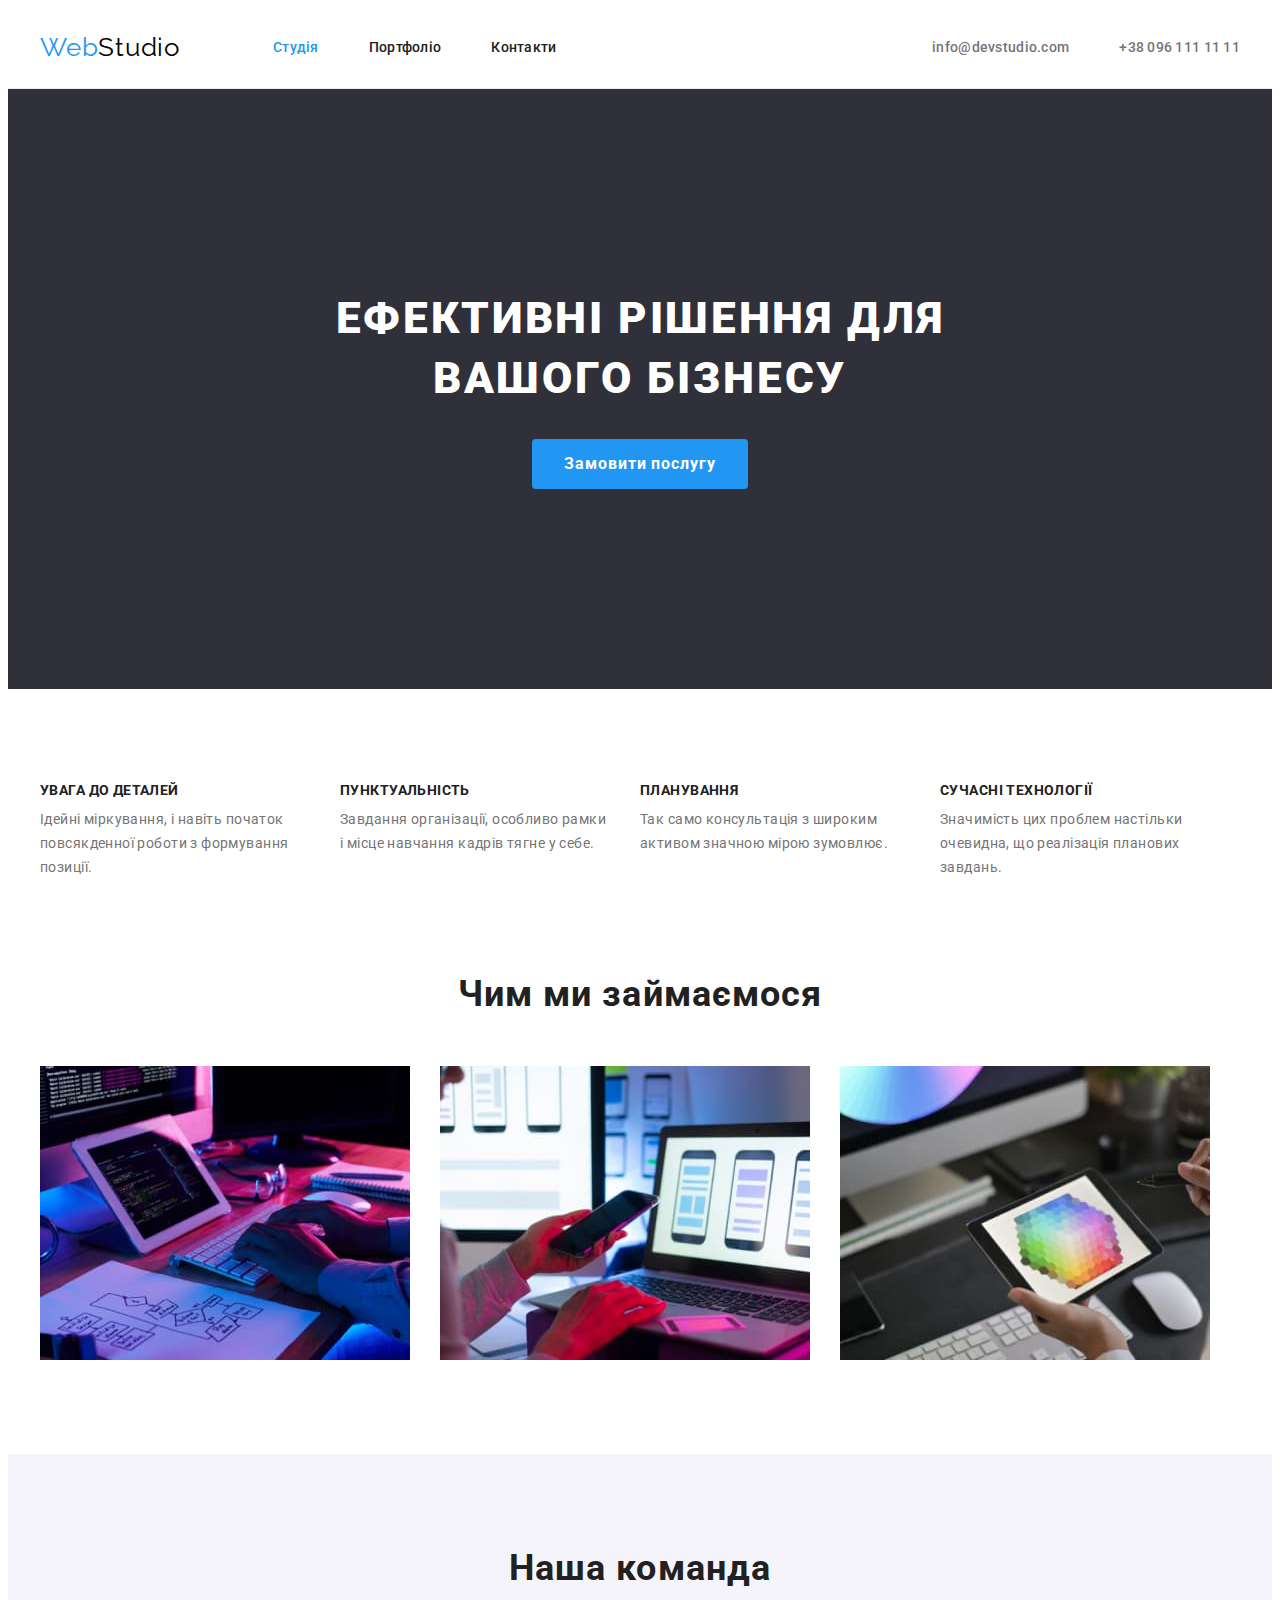
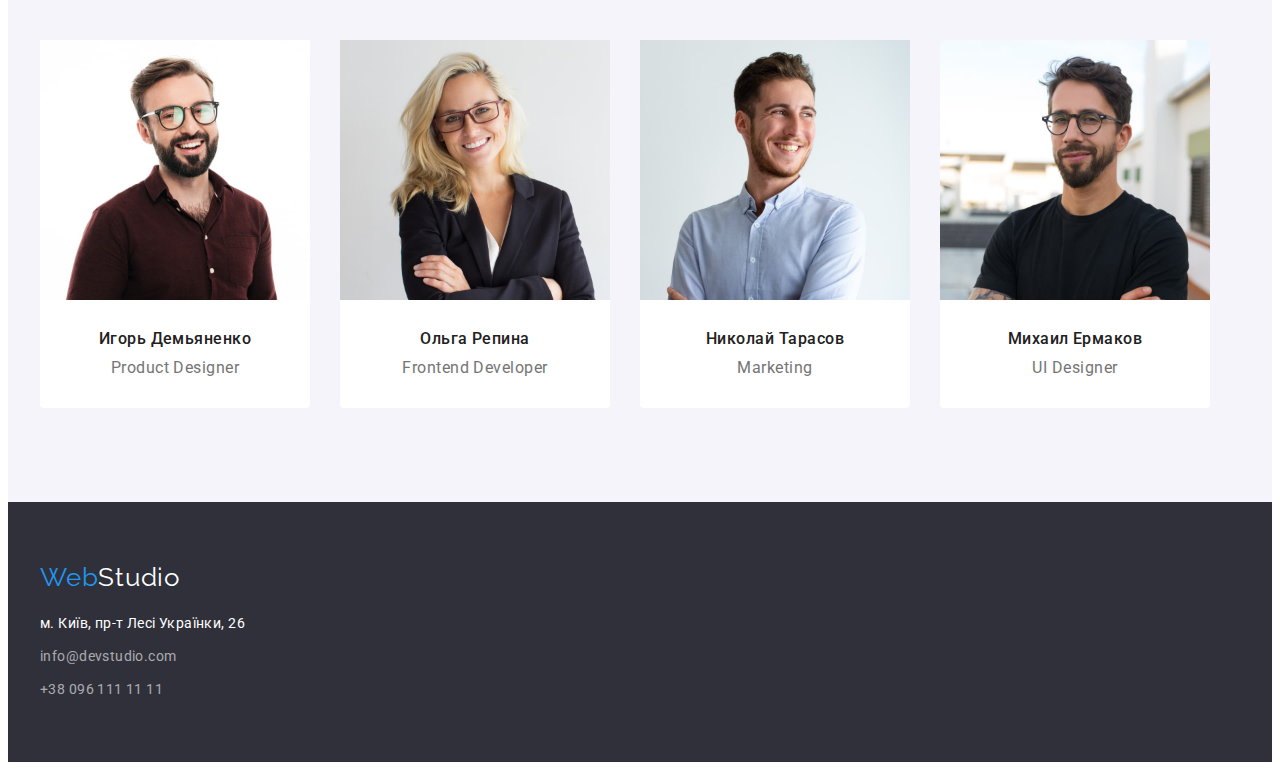
==== index.html @ ec557239 "push from task 3" ====
<!DOCTYPE html>
<html lang="uk">
    <head>
        <meta charset="UTF-8" />
        <meta http-equiv="X-UA-Compatible" content="IE=edge" />
        <meta name="viewport" content="width=device-width, initial-scale=1.0" />
        <title>WebStudio</title>
        <link rel="preconnect" href="https://fonts.googleapis.com" />
        <link rel="preconnect" href="https://fonts.gstatic.com" crossorigin />
        <link
            href="https://fonts.googleapis.com/css2?family=Raleway:wght@700&family=Roboto:wght@400;500;700;900&display=swap"
            rel="stylesheet"
        />
        <link
            rel="stylesheet"
            href="https://cdnjs.cloudflare.com/ajax/libs/modern-normalize/1.1.0/modern-normalize.min.css"
            integrity="sha512-wpPYUAdjBVSE4KJnH1VR1HeZfpl1ub8YT/NKx4PuQ5NmX2tKuGu6U/JRp5y+Y8XG2tV+wKQpNHVUX03MfMFn9Q=="
            crossorigin="anonymous"
            referrerpolicy="no-referrer"
        />
        <link rel="stylesheet" href="./css/styles.css" />
    </head>
    <body>
        <header class="header">
            <div class="container container-header">
                <nav class="nav-list">
                    <a class="header-logo position link" href="#"
                        >Web<span class="studio-header">Studio</span></a
                    >
                    <ul class="header-list list">
                        <li class="header-item">
                            <a
                                class="header-link active-link link"
                                href="index.html"
                                >Студія</a
                            >
                        </li>
                        <li class="header-item">
                            <a class="header-link link" href="portfolio.html"
                                >Портфоліо</a
                            >
                        </li>
                        <li class="header-item">
                            <a class="header-link link" href="#">Контакти</a>
                        </li>
                    </ul>
                </nav>
                <ul class="header-list list">
                    <li class="header-item">
                        <a
                            class="header-link header-right link"
                            href="mailto:info@devstudio.com"
                            >info@devstudio.com</a
                        >
                    </li>
                    <li>
                        <a
                            class="header-link header-right link"
                            href="tel:+380961111111"
                            >+38 096 111 11 11</a
                        >
                    </li>
                </ul>
            </div>
        </header>
        <main>
            <section class="hero section">
                <div class="container">
                    <h1 class="hero-title">
                        Ефективні рішення для вашого бізнесу
                    </h1>
                    <button class="hero-btn" type="button">
                        Замовити послугу
                    </button>
                </div>
            </section>
            <section class="particulars section">
                <div class="container">
                    <h2 class="visually-hidden">Particulars</h2>
                    <ul class="particulars-list list">
                        <li class="particulars-item">
                            <h3 class="particulars-item-title">
                                УВАГА ДО ДЕТАЛЕЙ
                            </h3>
                            <p class="particulars-item-text">
                                Ідейні міркування, і навіть початок повсякденної
                                роботи з формування позиції.
                            </p>
                        </li>
                        <li class="particulars-item">
                            <h3 class="particulars-item-title">
                                ПУНКТУАЛЬНІСТЬ
                            </h3>
                            <p class="particulars-item-text">
                                Завдання організації, особливо рамки і місце
                                навчання кадрів тягне у себе.
                            </p>
                        </li>
                        <li class="particulars-item">
                            <h3 class="particulars-item-title">ПЛАНУВАННЯ</h3>
                            <p class="particulars-item-text">
                                Так само консультація з широким активом значною
                                мірою зумовлює.
                            </p>
                        </li>
                        <li class="particulars-item">
                            <h3 class="particulars-item-title">
                                СУЧАСНІ ТЕХНОЛОГІЇ
                            </h3>
                            <p class="particulars-item-text">
                                Значимість цих проблем настільки очевидна, що
                                реалізація планових завдань.
                            </p>
                        </li>
                    </ul>
                </div>
            </section>
            <section class="works section-works">
                <div class="container">
                    <h2 class="section-title">Чим ми займаємося</h2>
                    <ul class="works-list list">
                        <li class="works-list-item">
                            <img
                                src="images/desktop.jpg"
                                alt="desktop"
                                width="370"
                                height="294"
                            />
                        </li>
                        <li class="works-list-item">
                            <img
                                src="images/notebook.jpg"
                                alt="notebook"
                                width="370"
                                height="294"
                            />
                        </li>
                        <li class="works-list-item">
                            <img
                                src="images/laptop.jpg"
                                alt="laptop"
                                width="370"
                                height="294"
                            />
                        </li>
                    </ul>
                </div>
            </section>
            <section class="team section">
                <div class="container">
                    <h2 class="section-title">Наша команда</h2>
                    <ul class="team-list list">
                        <li class="team-list-item">
                            <img
                                src="images/igor.jpg"
                                alt="igor"
                                width="270"
                                height="260"
                            />
                            <div class="team-item-content">
                                <h3 class="team-item-title">
                                    Игорь Демьяненко
                                </h3>
                                <p class="team-item-text">Product Designer</p>
                            </div>
                        </li>
                        <li class="team-list-item">
                            <img
                                src="images/olga.jpg"
                                alt="olga"
                                width="270"
                                height="260"
                            />
                            <div class="team-item-content">
                                <h3 class="team-item-title">Ольга Репина</h3>
                                <p class="team-item-text">Frontend Developer</p>
                            </div>
                        </li>
                        <li class="team-list-item">
                            <img
                                src="images/nikolay.jpg"
                                alt="nikolay"
                                width="270"
                                height="260"
                            />
                            <div class="team-item-content">
                                <h3 class="team-item-title">Николай Тарасов</h3>
                                <p class="team-item-text">Marketing</p>
                            </div>
                        </li>
                        <li class="team-list-item">
                            <img
                                src="images/mikhail.jpg"
                                alt="mikhail"
                                width="270"
                                height="260"
                            />
                            <div class="team-item-content">
                                <h3 class="team-item-title">Михаил Ермаков</h3>
                                <p class="team-item-text">UI Designer</p>
                            </div>
                        </li>
                    </ul>
                </div>
            </section>
        </main>
        <footer class="footer">
            <div class="container">
                <a class="footer-logo position link" href="#"
                    >Web<span class="studio-footer">Studio</span></a
                >
                <address>
                    <ul class="footer-list list">
                        <li class="footer-item">
                            <a
                                class="footer-link link"
                                href="https://goo.gl/maps/NQe1JApc42JDdtww6"
                                target="_blank"
                                rel="noopener noreferrer"
                                >м. Київ, пр-т Лесі Українки, 26</a
                            >
                        </li>
                        <li class="footer-item">
                            <a
                                class="footer-link opacity link"
                                href="mailto:info@devstudio.com"
                                >info@devstudio.com</a
                            >
                        </li>
                        <li class="footer-item">
                            <a
                                class="footer-link opacity link"
                                href="tel:+380961111111"
                                >+38 096 111 11 11</a
                            >
                        </li>
                    </ul>
                </address>
            </div>
        </footer>
    </body>
</html>
---- css/styles.css ----
:root {
    --black-color: #212121;
    --white-background-color: #ffffff;
    --white-text-color: #ffffff;
    --body-font-family: "Roboto", sans-serif;
    --blue-background-color: #2196f3;
    --blue-text-color: #2196f3;
    --hero-background-color: #2f303a;
    --link-opacity-color: rgba(255, 255, 255, 0.6);
    --header-right-color: #757575;
    --item-text-color: #757575;
    --background-footer-color: #2f303a;
    --team-background-color: #f5f4fa;
    --btn-background-color: #f5f4fa;
    --studio-header-color: #000000;
    --btn-active-background-color: #188ce8;
}

body {
    font-family: var(--body-font-family);
    color: var(--black-color);
    background-color: var(--white-background-color);
}

ul,
p,
h1,
h2,
h3 {
    margin: 0;
    padding: 0;
}

img {
    display: block;
    max-width: 100%;
}

.container {
    margin: 0 auto;
    width: 1200px;
    padding: 0 15px;
}

.container.container-header {
    display: flex;
    align-items: center;
}

.list {
    list-style: none;
}

.link {
    text-decoration: none;
}

.nav-list {
    display: flex;
    align-items: center;
}

.btn {
    cursor: pointer;
    font-family: inherit;
    font-weight: 500;
    font-size: 16px;
    line-height: 1.62;
    text-align: center;
    letter-spacing: 0.03em;
    color: var(--black-color);
    background-color: var(--btn-background-color);
    padding: 6px 22px;
    border-radius: 4px;
    border-style: none;
}

.btn:hover,
.btn:focus {
    color: var(--white-text-color);
    background-color: var(--blue-background-color);
}

.btn:active {
    background-color: var(--btn-active-background-color);
}

.section {
    padding: 94px 0;
}

.section-works {
    padding-bottom: 94px;
}

.section-title {
    font-weight: 700;
    font-size: 36px;
    line-height: 1.16;
    text-align: center;
    letter-spacing: 0.03em;
    color: var(--black-color);
    margin-bottom: 50px;
}

.visually-hidden {
    position: absolute;
    white-space: nowrap;
    width: 1px;
    height: 1px;
    overflow: hidden;
    border: 0;
    padding: 0;
    clip: rect(0 0 0 0);
    clip-path: inset(50%);
    margin: -1px;
}

/*--HEADER--*/
.header {
    background-color: inherit;
    border-bottom: 1px solid #ececec;
}

.header-list {
    display: flex;
    gap: 50px;
    margin-left: auto;
}

.header-logo,
.footer-logo {
    font-family: "Raleway", sans-serif;
    font-size: 26px;
    line-height: 1.19;
    letter-spacing: 0.03em;
    color: var(--blue-text-color);
    display: block;
}

.header-logo.position {
    padding: 24px 0 25px;
    margin-right: 93px;
}

.footer-logo.position {
    margin-bottom: 20px;
}

.studio-header {
    color: var(--studio-header-color);
}

.studio-footer {
    color: var(--white-text-color);
}

.header-link {
    font-weight: 500;
    font-size: 14px;
    line-height: 1.14;
    letter-spacing: 0.02em;
    color: inherit;
    padding: 32px 0;
    display: block;
}

.header-link.active-link {
    color: var(--blue-text-color);
}

.header-link.header-right {
    color: var(--header-right-color);
}

.header-link:hover,
.header-link:focus {
    color: var(--blue-text-color);
}
/*--INDEX--*/
.hero {
    background-color: var(--hero-background-color);
    text-align: center;
    padding: 200px 0;
}

.hero-title {
    font-family: inherit;
    font-weight: 900;
    font-size: 44px;
    line-height: 1.36;
    text-align: center;
    letter-spacing: 0.06em;
    text-transform: uppercase;
    color: var(--white-text-color);
    max-width: 696px;
    margin: 0 auto;
}

.hero-btn {
    font-family: inherit;
    font-weight: 700;
    font-size: 16px;
    line-height: 1.87;
    letter-spacing: 0.06em;
    cursor: pointer;
    color: var(--white-text-color);
    background-color: var(--blue-background-color);
    border-radius: 4px;
    border-style: none;
    padding: 10px 32px;
    margin-top: 30px;
}

.hero-btn:active,
.hero-btn:hover,
.hero-btn:focus {
    background-color: var(--btn-active-background-color);
}

.particulars-item {
    flex-basis: 270px;
}

.particulars-list,
.works-list,
.team-list {
    display: flex;
    gap: 30px;
}

.particulars-item-title {
    font-weight: 700;
    font-size: 14px;
    line-height: 1.14;
    letter-spacing: 0.03em;
    text-transform: uppercase;
    color: var(--black-color);
    margin-bottom: 10px;
}

.particulars-item-text {
    font-size: 14px;
    line-height: 1.71;
    letter-spacing: 0.03em;
    color: var(--item-text-color);
}

.team {
    background-color: var(--team-background-color);
}

.team-item-content {
    padding: 30px 0;
}

.team-list-item {
    background-color: var(--white-background-color);
    border-radius: 0px 0px 4px 4px;
}

.team-item-title {
    font-weight: 500;
    font-size: 16px;
    line-height: 1.18;
    text-align: center;
    letter-spacing: 0.03em;
    color: var(--black-color);
    margin: 0 0 10px;
}

.team-item-text {
    font-size: 16px;
    line-height: 1.18;
    text-align: center;
    letter-spacing: 0.03em;
    color: var(--item-text-color);
}

/*-PORTFOLIO-*/
.filter-list {
    display: flex;
    gap: 8px;
    justify-content: center;
    margin-bottom: 50px;
}

.projects-list {
    display: flex;
    flex-wrap: wrap;
    gap: 30px;
}

.project-item {
    background-color: var(--white-background-color);
    flex-basis: calc((100% - 60px) / 3);
}

.project-item > a {
    text-decoration: none;
}

.project-item-content {
    padding: 20px 24px;
    border-bottom: 1px solid #eeeeee;
    border-left: 1px solid #eeeeee;
    border-right: 1px solid #eeeeee;
}

.project-item-title {
    font-weight: 700;
    font-size: 18px;
    line-height: 2;
    letter-spacing: 0.06em;
    color: var(--black-color);
    margin-bottom: 4px;
}

.project-item-text {
    font-size: 16px;
    line-height: 1.87;
    letter-spacing: 0.03em;
    color: var(--item-text-color);
}

/*-FOOTER-*/
.footer {
    background-color: var(--background-footer-color);
    padding: 60px 0;
}

.footer-item:not(:last-child) {
    margin-bottom: 9px;
}

.footer-link {
    font-style: normal;
    font-size: 14px;
    line-height: 1.71;
    letter-spacing: 0.03em;
    color: var(--white-background-color);
}

.footer-link.opacity {
    color: var(--link-opacity-color);
}

.footer-link:hover,
.footer-link:focus {
    color: var(--blue-text-color);
}
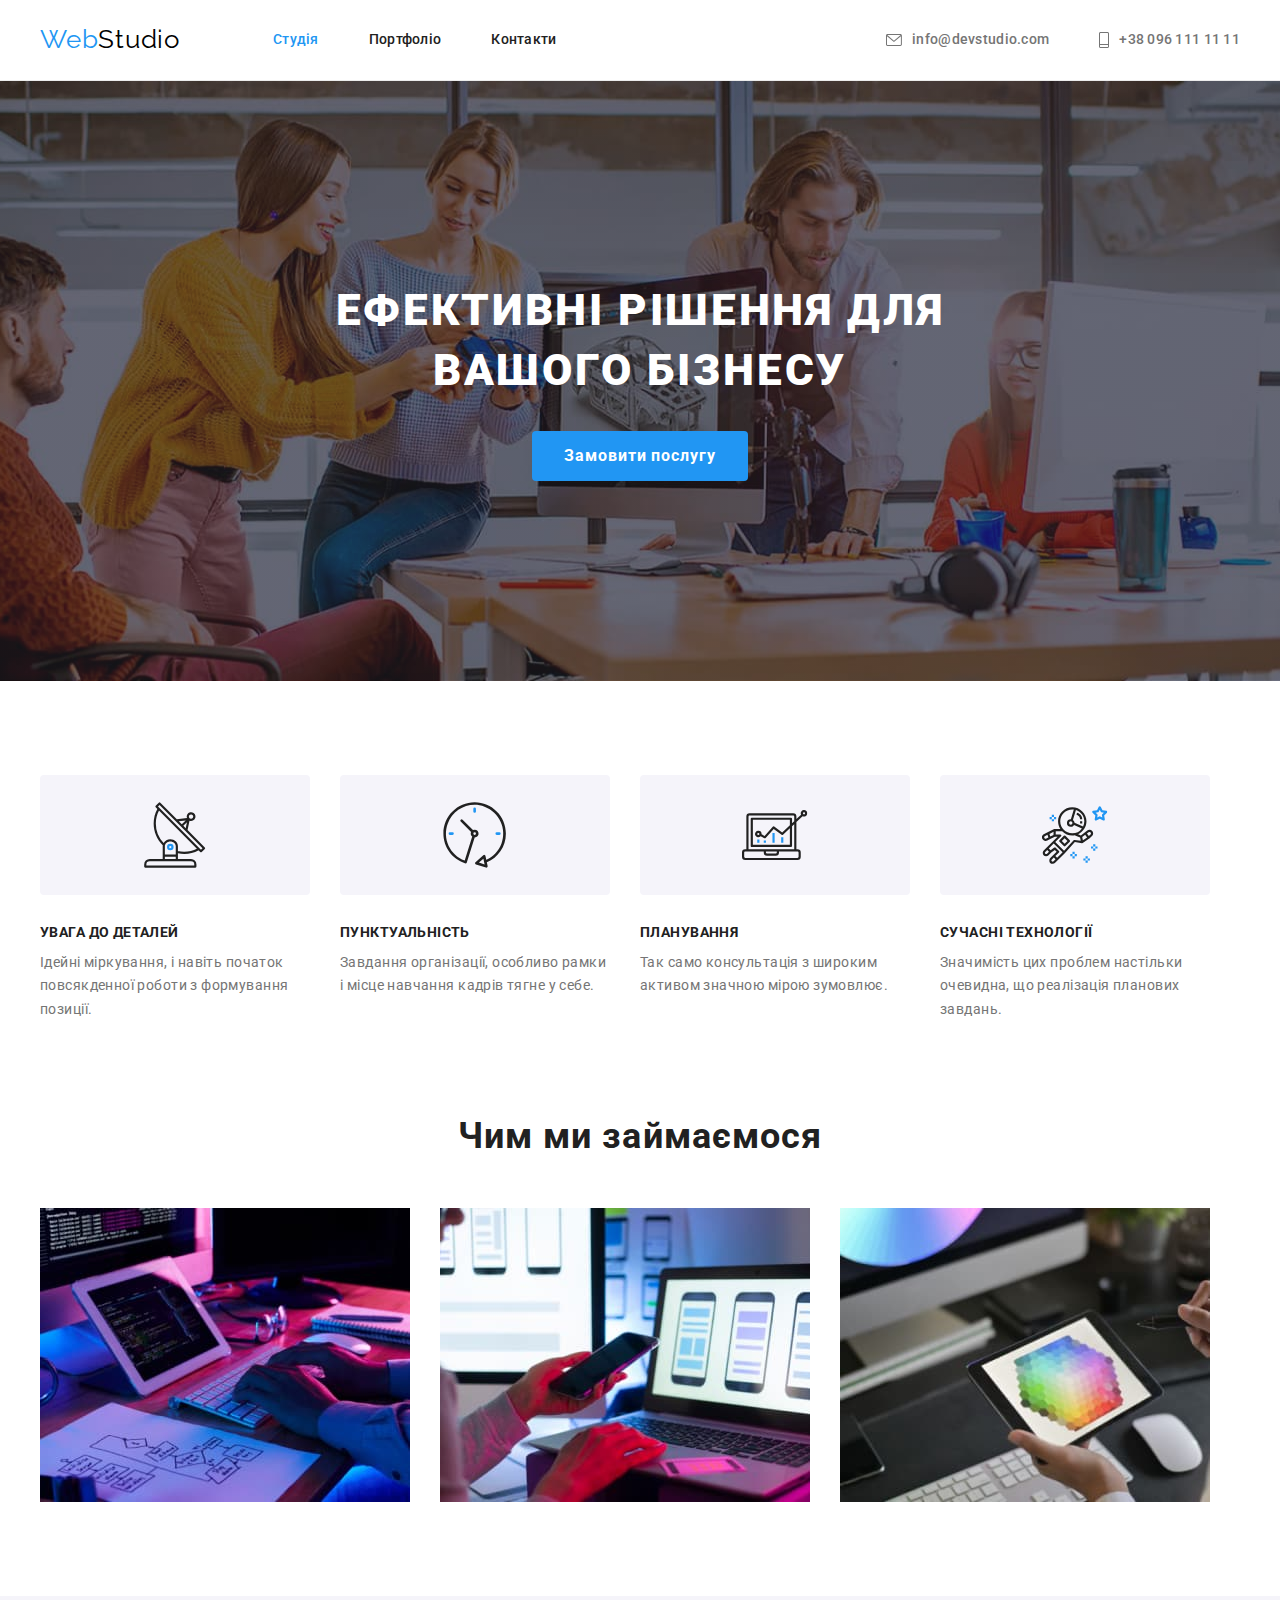
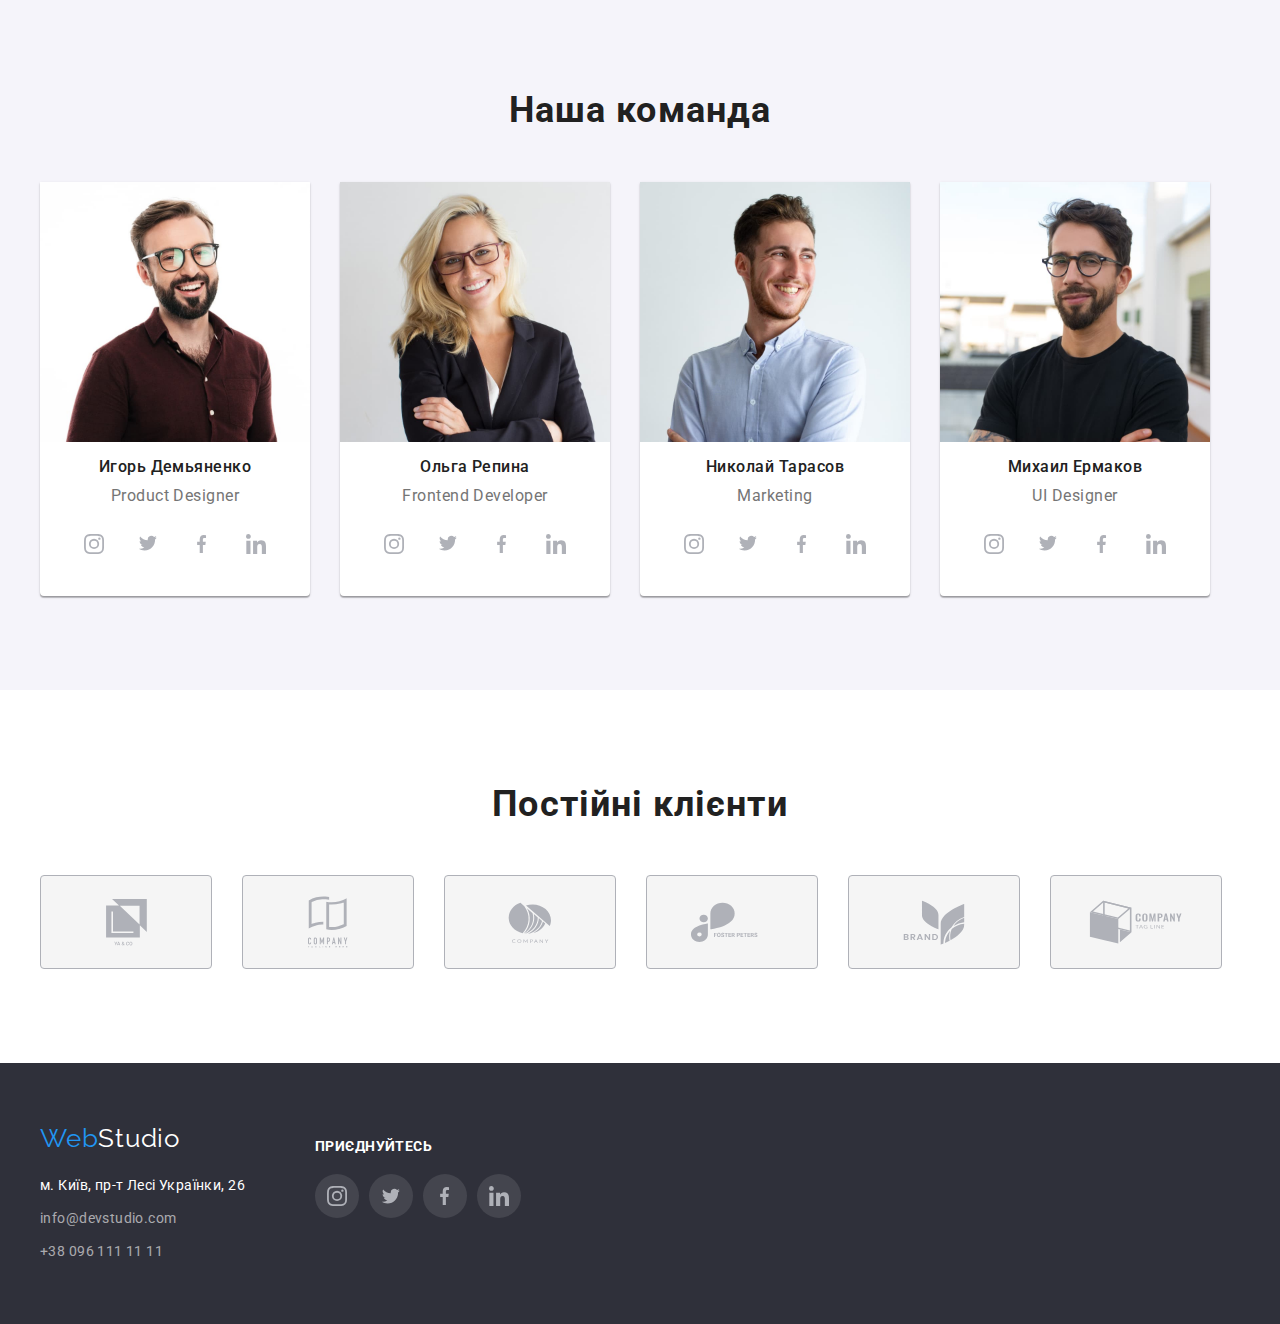
==== commit edb7dd9d: "complete module4" ====
--- a/index.html
+++ b/index.html
@@ -50,15 +50,31 @@
                         <a
                             class="header-link header-right link"
                             href="mailto:info@devstudio.com"
-                            >info@devstudio.com</a
                         >
+                            <div class="header-flex">
+                                <svg class="link-icon" width="16" height="12">
+                                    <use
+                                        href="./images/symbol-defs.svg#mail_head"
+                                    ></use>
+                                </svg>
+                                <span>info@devstudio.com</span>
+                            </div>
+                        </a>
                     </li>
-                    <li>
+                    <li class="header-item">
                         <a
                             class="header-link header-right link"
                             href="tel:+380961111111"
-                            >+38 096 111 11 11</a
                         >
+                            <div class="header-flex">
+                                <svg class="link-icon" width="10" height="16">
+                                    <use
+                                        href="./images/symbol-defs.svg#phone_head"
+                                    ></use>
+                                </svg>
+                                <span>+38 096 111 11 11</span>
+                            </div>
+                        </a>
                     </li>
                 </ul>
             </div>
@@ -79,6 +95,17 @@
                     <h2 class="visually-hidden">Particulars</h2>
                     <ul class="particulars-list list">
                         <li class="particulars-item">
+                            <div class="particulars-box">
+                                <svg
+                                    class="link-icon"
+                                    width="65.32"
+                                    height="70"
+                                >
+                                    <use
+                                        href="./images/symbol-defs.svg#antenna"
+                                    ></use>
+                                </svg>
+                            </div>
                             <h3 class="particulars-item-title">
                                 УВАГА ДО ДЕТАЛЕЙ
                             </h3>
@@ -88,6 +115,17 @@
                             </p>
                         </li>
                         <li class="particulars-item">
+                            <div class="particulars-box">
+                                <svg
+                                    class="link-icon"
+                                    width="65.32"
+                                    height="70"
+                                >
+                                    <use
+                                        href="./images/symbol-defs.svg#clock"
+                                    ></use>
+                                </svg>
+                            </div>
                             <h3 class="particulars-item-title">
                                 ПУНКТУАЛЬНІСТЬ
                             </h3>
@@ -97,6 +135,17 @@
                             </p>
                         </li>
                         <li class="particulars-item">
+                            <div class="particulars-box">
+                                <svg
+                                    class="link-icon"
+                                    width="65.32"
+                                    height="70"
+                                >
+                                    <use
+                                        href="./images/symbol-defs.svg#diagram"
+                                    ></use>
+                                </svg>
+                            </div>
                             <h3 class="particulars-item-title">ПЛАНУВАННЯ</h3>
                             <p class="particulars-item-text">
                                 Так само консультація з широким активом значною
@@ -104,6 +153,17 @@
                             </p>
                         </li>
                         <li class="particulars-item">
+                            <div class="particulars-box">
+                                <svg
+                                    class="link-icon"
+                                    width="65.32"
+                                    height="70"
+                                >
+                                    <use
+                                        href="./images/symbol-defs.svg#astronaut"
+                                    ></use>
+                                </svg>
+                            </div>
                             <h3 class="particulars-item-title">
                                 СУЧАСНІ ТЕХНОЛОГІЇ
                             </h3>
@@ -163,6 +223,52 @@
                                 </h3>
                                 <p class="team-item-text">Product Designer</p>
                             </div>
+                            <div class="team-item-social">
+                                <div class="social-team-wrap">
+                                    <svg
+                                        class="link-team-icon"
+                                        width="20"
+                                        height="20"
+                                    >
+                                        <use
+                                            href="./images/symbol-defs.svg#instagram"
+                                        ></use>
+                                    </svg>
+                                </div>
+                                <div class="social-team-wrap">
+                                    <svg
+                                        class="link-team-icon"
+                                        width="20"
+                                        height="16.25"
+                                    >
+                                        <use
+                                            href="./images/symbol-defs.svg#twitter"
+                                        ></use>
+                                    </svg>
+                                </div>
+                                <div class="social-team-wrap">
+                                    <svg
+                                        class="link-team-icon"
+                                        width="10"
+                                        height="20"
+                                    >
+                                        <use
+                                            href="./images/symbol-defs.svg#facebook"
+                                        ></use>
+                                    </svg>
+                                </div>
+                                <div class="social-team-wrap">
+                                    <svg
+                                        class="link-team-icon"
+                                        width="20"
+                                        height="20"
+                                    >
+                                        <use
+                                            href="./images/symbol-defs.svg#linkedin"
+                                        ></use>
+                                    </svg>
+                                </div>
+                            </div>
                         </li>
                         <li class="team-list-item">
                             <img
@@ -175,6 +281,52 @@
                                 <h3 class="team-item-title">Ольга Репина</h3>
                                 <p class="team-item-text">Frontend Developer</p>
                             </div>
+                            <div class="team-item-social">
+                                <div class="social-team-wrap">
+                                    <svg
+                                        class="link-team-icon"
+                                        width="20"
+                                        height="20"
+                                    >
+                                        <use
+                                            href="./images/symbol-defs.svg#instagram"
+                                        ></use>
+                                    </svg>
+                                </div>
+                                <div class="social-team-wrap">
+                                    <svg
+                                        class="link-team-icon"
+                                        width="20"
+                                        height="16.25"
+                                    >
+                                        <use
+                                            href="./images/symbol-defs.svg#twitter"
+                                        ></use>
+                                    </svg>
+                                </div>
+                                <div class="social-team-wrap">
+                                    <svg
+                                        class="link-team-icon"
+                                        width="10"
+                                        height="20"
+                                    >
+                                        <use
+                                            href="./images/symbol-defs.svg#facebook"
+                                        ></use>
+                                    </svg>
+                                </div>
+                                <div class="social-team-wrap">
+                                    <svg
+                                        class="link-team-icon"
+                                        width="20"
+                                        height="20"
+                                    >
+                                        <use
+                                            href="./images/symbol-defs.svg#linkedin"
+                                        ></use>
+                                    </svg>
+                                </div>
+                            </div>
                         </li>
                         <li class="team-list-item">
                             <img
@@ -187,6 +339,52 @@
                                 <h3 class="team-item-title">Николай Тарасов</h3>
                                 <p class="team-item-text">Marketing</p>
                             </div>
+                            <div class="team-item-social">
+                                <div class="social-team-wrap">
+                                    <svg
+                                        class="link-team-icon"
+                                        width="20"
+                                        height="20"
+                                    >
+                                        <use
+                                            href="./images/symbol-defs.svg#instagram"
+                                        ></use>
+                                    </svg>
+                                </div>
+                                <div class="social-team-wrap">
+                                    <svg
+                                        class="link-team-icon"
+                                        width="20"
+                                        height="16.25"
+                                    >
+                                        <use
+                                            href="./images/symbol-defs.svg#twitter"
+                                        ></use>
+                                    </svg>
+                                </div>
+                                <div class="social-team-wrap">
+                                    <svg
+                                        class="link-team-icon"
+                                        width="10"
+                                        height="20"
+                                    >
+                                        <use
+                                            href="./images/symbol-defs.svg#facebook"
+                                        ></use>
+                                    </svg>
+                                </div>
+                                <div class="social-team-wrap">
+                                    <svg
+                                        class="link-team-icon"
+                                        width="20"
+                                        height="20"
+                                    >
+                                        <use
+                                            href="./images/symbol-defs.svg#linkedin"
+                                        ></use>
+                                    </svg>
+                                </div>
+                            </div>
                         </li>
                         <li class="team-list-item">
                             <img
@@ -199,6 +397,125 @@
                                 <h3 class="team-item-title">Михаил Ермаков</h3>
                                 <p class="team-item-text">UI Designer</p>
                             </div>
+                            <div class="team-item-social">
+                                <div class="social-team-wrap">
+                                    <svg
+                                        class="link-team-icon"
+                                        width="20"
+                                        height="20"
+                                    >
+                                        <use
+                                            href="./images/symbol-defs.svg#instagram"
+                                        ></use>
+                                    </svg>
+                                </div>
+                                <div class="social-team-wrap">
+                                    <svg
+                                        class="link-team-icon"
+                                        width="20"
+                                        height="16.25"
+                                    >
+                                        <use
+                                            href="./images/symbol-defs.svg#twitter"
+                                        ></use>
+                                    </svg>
+                                </div>
+                                <div class="social-team-wrap">
+                                    <svg
+                                        class="link-team-icon"
+                                        width="10"
+                                        height="20"
+                                    >
+                                        <use
+                                            href="./images/symbol-defs.svg#facebook"
+                                        ></use>
+                                    </svg>
+                                </div>
+                                <div class="social-team-wrap">
+                                    <svg
+                                        class="link-team-icon"
+                                        width="20"
+                                        height="20"
+                                    >
+                                        <use
+                                            href="./images/symbol-defs.svg#linkedin"
+                                        ></use>
+                                    </svg>
+                                </div>
+                            </div>
+                        </li>
+                    </ul>
+                </div>
+            </section>
+            <section class="clients section">
+                <div class="container">
+                    <h2 class="section-title">Постійні клієнти</h2>
+                    <ul class="clients-list list">
+                        <li class="clients-list-item">
+                            <svg
+                                class="link-client-icon"
+                                width="41"
+                                height="46.7"
+                            >
+                                <use
+                                    href="./images/symbol-defs.svg#brand1"
+                                ></use>
+                            </svg>
+                        </li>
+                        <li class="clients-list-item">
+                            <svg
+                                class="link-client-icon"
+                                width="40"
+                                height="52"
+                            >
+                                <use
+                                    href="./images/symbol-defs.svg#brand2"
+                                ></use>
+                            </svg>
+                        </li>
+                        <li class="clients-list-item">
+                            <svg
+                                class="link-client-icon"
+                                width="43.46"
+                                height="41.18"
+                            >
+                                <use
+                                    href="./images/symbol-defs.svg#brand3"
+                                ></use>
+                            </svg>
+                        </li>
+                        <li class="clients-list-item">
+                            <svg
+                                class="link-client-icon"
+                                width="84.44"
+                                height="40.62"
+                            >
+                                <use
+                                    href="./images/symbol-defs.svg#brand4"
+                                ></use>
+                            </svg>
+                        </li>
+                        <li class="clients-list-item">
+                            <svg
+                                class="link-client-icon"
+                                width="62.54"
+                                height="45.43"
+                            >
+                                <use
+                                    href="./images/symbol-defs.svg#brand5"
+                                ></use>
+                            </svg>
+                        </li>
+                        <li class="clients-list-item">
+                            <svg
+                                class="link-client-icon"
+                                width="93.79"
+                                height="43.93"
+                            >
+                                <use
+                                    href="./images/symbol-defs.svg#brand6"
+                                ></use>
+                            </svg>
                         </li>
                     </ul>
                 </div>
@@ -206,36 +523,89 @@
         </main>
         <footer class="footer">
             <div class="container">
-                <a class="footer-logo position link" href="#"
-                    >Web<span class="studio-footer">Studio</span></a
-                >
-                <address>
-                    <ul class="footer-list list">
-                        <li class="footer-item">
-                            <a
-                                class="footer-link link"
-                                href="https://goo.gl/maps/NQe1JApc42JDdtww6"
-                                target="_blank"
-                                rel="noopener noreferrer"
-                                >м. Київ, пр-т Лесі Українки, 26</a
-                            >
-                        </li>
-                        <li class="footer-item">
-                            <a
-                                class="footer-link opacity link"
-                                href="mailto:info@devstudio.com"
-                                >info@devstudio.com</a
-                            >
-                        </li>
-                        <li class="footer-item">
-                            <a
-                                class="footer-link opacity link"
-                                href="tel:+380961111111"
-                                >+38 096 111 11 11</a
-                            >
-                        </li>
-                    </ul>
-                </address>
+                <div class="footer-wrap">
+                    <div>
+                        <a class="footer-logo position link" href="#"
+                            >Web<span class="studio-footer">Studio</span></a
+                        >
+                        <address>
+                            <ul class="footer-list list">
+                                <li class="footer-item">
+                                    <a
+                                        class="footer-link link"
+                                        href="https://goo.gl/maps/NQe1JApc42JDdtww6"
+                                        target="_blank"
+                                        rel="noopener noreferrer"
+                                        >м. Київ, пр-т Лесі Українки, 26</a
+                                    >
+                                </li>
+                                <li class="footer-item">
+                                    <a
+                                        class="footer-link opacity link"
+                                        href="mailto:info@devstudio.com"
+                                        >info@devstudio.com</a
+                                    >
+                                </li>
+                                <li class="footer-item">
+                                    <a
+                                        class="footer-link opacity link"
+                                        href="tel:+380961111111"
+                                        >+38 096 111 11 11</a
+                                    >
+                                </li>
+                            </ul>
+                        </address>
+                    </div>
+                    <div>
+                        <div class="footer-union">приєднуйтесь</div>
+                        <div class="footer-social-links">
+                            <div class="social-footer-wrap">
+                                <svg
+                                    class="link-team-icon"
+                                    width="20"
+                                    height="20"
+                                >
+                                    <use
+                                        href="./images/symbol-defs.svg#instagram"
+                                    ></use>
+                                </svg>
+                            </div>
+                            <div class="social-footer-wrap">
+                                <svg
+                                    class="link-team-icon"
+                                    width="20"
+                                    height="16.25"
+                                >
+                                    <use
+                                        href="./images/symbol-defs.svg#twitter"
+                                    ></use>
+                                </svg>
+                            </div>
+                            <div class="social-footer-wrap">
+                                <svg
+                                    class="link-team-icon"
+                                    width="10"
+                                    height="20"
+                                >
+                                    <use
+                                        href="./images/symbol-defs.svg#facebook"
+                                    ></use>
+                                </svg>
+                            </div>
+                            <div class="social-footer-wrap">
+                                <svg
+                                    class="link-team-icon"
+                                    width="20"
+                                    height="20"
+                                >
+                                    <use
+                                        href="./images/symbol-defs.svg#linkedin"
+                                    ></use>
+                                </svg>
+                            </div>
+                        </div>
+                    </div>
+                </div>
             </div>
         </footer>
     </body>
--- a/css/styles.css
+++ b/css/styles.css
@@ -1,4 +1,5 @@
 :root {
+    --header-color: #ececec;
     --black-color: #212121;
     --white-background-color: #ffffff;
     --white-text-color: #ffffff;
@@ -12,11 +13,17 @@
     --background-footer-color: #2f303a;
     --team-background-color: #f5f4fa;
     --btn-background-color: #f5f4fa;
+    --particular-box-color: #f5f4fa;
     --studio-header-color: #000000;
     --btn-active-background-color: #188ce8;
+    --link-team-icon-color: #afb1b8;
+    --clients-list-item-color: #f5f5f5;
+    --project-item-content-color: #eeeeee;
 }
 
 body {
+    max-width: 1600px;
+    margin: 0 auto;
     font-family: var(--body-font-family);
     color: var(--black-color);
     background-color: var(--white-background-color);
@@ -76,13 +83,12 @@
 }
 
 .btn:hover,
-.btn:focus {
+.btn:focus,
+.btn:active {
     color: var(--white-text-color);
     background-color: var(--blue-background-color);
-}
-
-.btn:active {
-    background-color: var(--btn-active-background-color);
+    box-shadow: 0px 3px 1px rgba(0, 0, 0, 0.1), 0px 1px 2px rgba(0, 0, 0, 0.08),
+        0px 2px 2px rgba(0, 0, 0, 0.12);
 }
 
 .section {
@@ -119,7 +125,7 @@
 /*--HEADER--*/
 .header {
     background-color: inherit;
-    border-bottom: 1px solid #ececec;
+    border-bottom: 1px solid var(--header-color);
 }
 
 .header-list {
@@ -136,6 +142,7 @@
     letter-spacing: 0.03em;
     color: var(--blue-text-color);
     display: block;
+    height: 31;
 }
 
 .header-logo.position {
@@ -177,8 +184,33 @@
 .header-link:focus {
     color: var(--blue-text-color);
 }
+
+.header-link:hover .link-icon,
+.header-link:focus .link-icon {
+    fill: var(--blue-text-color);
+}
+
+.header-flex {
+    display: flex;
+    align-items: center;
+    gap: 10px;
+}
+
+.link-icon {
+    fill: var(--item-text-color);
+}
+
 /*--INDEX--*/
 .hero {
+    background-image: linear-gradient(
+            to right,
+            rgba(47, 48, 58, 0.4),
+            rgba(47, 48, 58, 0.4)
+        ),
+        url("../images/hero_background.jpg");
+    background-repeat: no-repeat;
+    background-position: center;
+    background-size: cover;
     background-color: var(--hero-background-color);
     text-align: center;
     padding: 200px 0;
@@ -216,6 +248,7 @@
 .hero-btn:hover,
 .hero-btn:focus {
     background-color: var(--btn-active-background-color);
+    box-shadow: 0px 4px 4px rgba(0, 0, 0, 0.15);
 }
 
 .particulars-item {
@@ -224,9 +257,20 @@
 
 .particulars-list,
 .works-list,
+.clients-list,
 .team-list {
     display: flex;
     gap: 30px;
+}
+
+.particulars-box {
+    display: flex;
+    align-items: center;
+    justify-content: center;
+    width: 270px;
+    height: 120px;
+    background: var(--particular-box-color);
+    border-radius: 4px;
 }
 
 .particulars-item-title {
@@ -237,6 +281,7 @@
     text-transform: uppercase;
     color: var(--black-color);
     margin-bottom: 10px;
+    margin-top: 30px;
 }
 
 .particulars-item-text {
@@ -251,12 +296,14 @@
 }
 
 .team-item-content {
-    padding: 30px 0;
+    padding: 16px 0;
 }
 
 .team-list-item {
     background-color: var(--white-background-color);
     border-radius: 0px 0px 4px 4px;
+    box-shadow: 0px 1px 3px rgba(0, 0, 0, 0.12), 0px 1px 1px rgba(0, 0, 0, 0.14),
+        0px 2px 1px rgba(0, 0, 0, 0.2);
 }
 
 .team-item-title {
@@ -277,6 +324,62 @@
     color: var(--item-text-color);
 }
 
+.link-team-icon {
+    fill: var(--link-team-icon-color);
+}
+
+.team-item-social {
+    display: flex;
+    align-items: center;
+    justify-content: center;
+    gap: 10px;
+    padding-bottom: 30px;
+}
+
+.social-team-wrap {
+    width: 44px;
+    height: 44px;
+    border-radius: 50%;
+    display: flex;
+    justify-content: center;
+    align-items: center;
+}
+
+.social-team-wrap:hover,
+.social-team-wrap:focus {
+    background-color: var(--blue-background-color);
+    cursor: pointer;
+}
+
+.social-team-wrap:hover .link-team-icon,
+.social-team-wrap:focus .link-team-icon {
+    fill: var(--white-background-color);
+}
+
+.clients-list-item {
+    display: flex;
+    justify-content: center;
+    align-items: center;
+    background-color: var(--clients-list-item-color);
+    border: 1px solid var(--link-team-icon-color);
+    border-radius: 4px;
+    width: 170px;
+    height: 92px;
+}
+
+.clients-list-item:hover {
+    border: 1px solid var(--blue-background-color);
+    cursor: pointer;
+}
+
+.clients-list-item:hover .link-client-icon {
+    fill: var(--blue-background-color);
+}
+
+.link-client-icon {
+    fill: var(--link-team-icon-color);
+}
+
 /*-PORTFOLIO-*/
 .filter-list {
     display: flex;
@@ -296,15 +399,20 @@
     flex-basis: calc((100% - 60px) / 3);
 }
 
+.project-item:hover {
+    box-shadow: 0px 1px 1px rgba(0, 0, 0, 0.12), 0px 4px 4px rgba(0, 0, 0, 0.06),
+        1px 4px 6px rgba(0, 0, 0, 0.16);
+}
+
 .project-item > a {
     text-decoration: none;
 }
 
 .project-item-content {
     padding: 20px 24px;
-    border-bottom: 1px solid #eeeeee;
-    border-left: 1px solid #eeeeee;
-    border-right: 1px solid #eeeeee;
+    border-bottom: 1px solid var(--project-item-content-color);
+    border-left: 1px solid var(--project-item-content-color);
+    border-right: 1px solid var(--project-item-content-color);
 }
 
 .project-item-title {
@@ -349,3 +457,47 @@
 .footer-link:focus {
     color: var(--blue-text-color);
 }
+
+.footer-wrap {
+    display: flex;
+    gap: 70px;
+}
+
+.footer-union {
+    font-weight: 700;
+    font-size: 14px;
+    color: var(--white-text-color);
+    line-height: 16px;
+    letter-spacing: 0.03em;
+    text-transform: uppercase;
+    height: 31px;
+    display: table-cell;
+    vertical-align: bottom;
+}
+
+.footer-social-links {
+    margin-top: 20px;
+    display: flex;
+    gap: 10px;
+}
+
+.social-footer-wrap {
+    width: 44px;
+    height: 44px;
+    border-radius: 50%;
+    display: flex;
+    justify-content: center;
+    align-items: center;
+    background: rgba(255, 255, 255, 0.1);
+}
+
+.social-footer-wrap:hover,
+.social-footer-wrap:focus {
+    background-color: var(--blue-background-color);
+    cursor: pointer;
+}
+
+.social-footer-wrap:hover .link-team-icon,
+.social-footer-wrap:focus .link-team-icon {
+    fill: var(--white-background-color);
+}
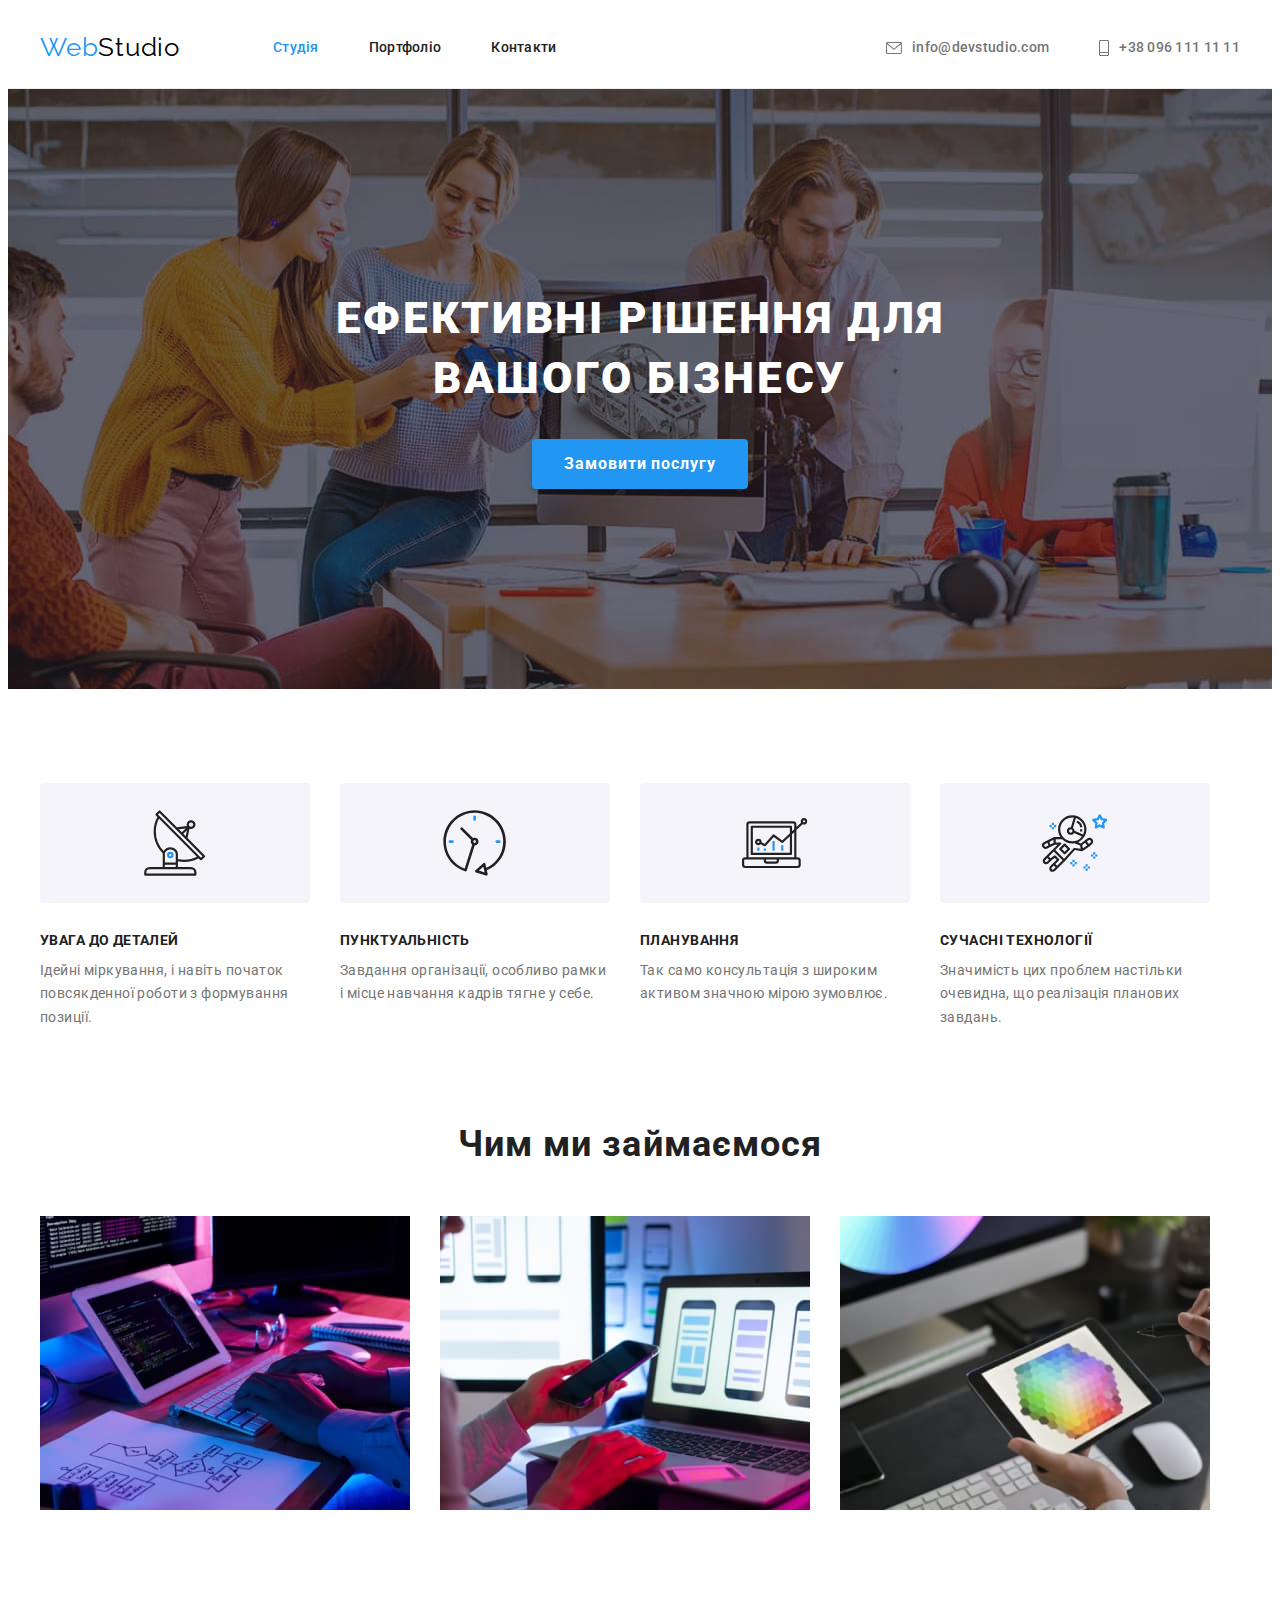
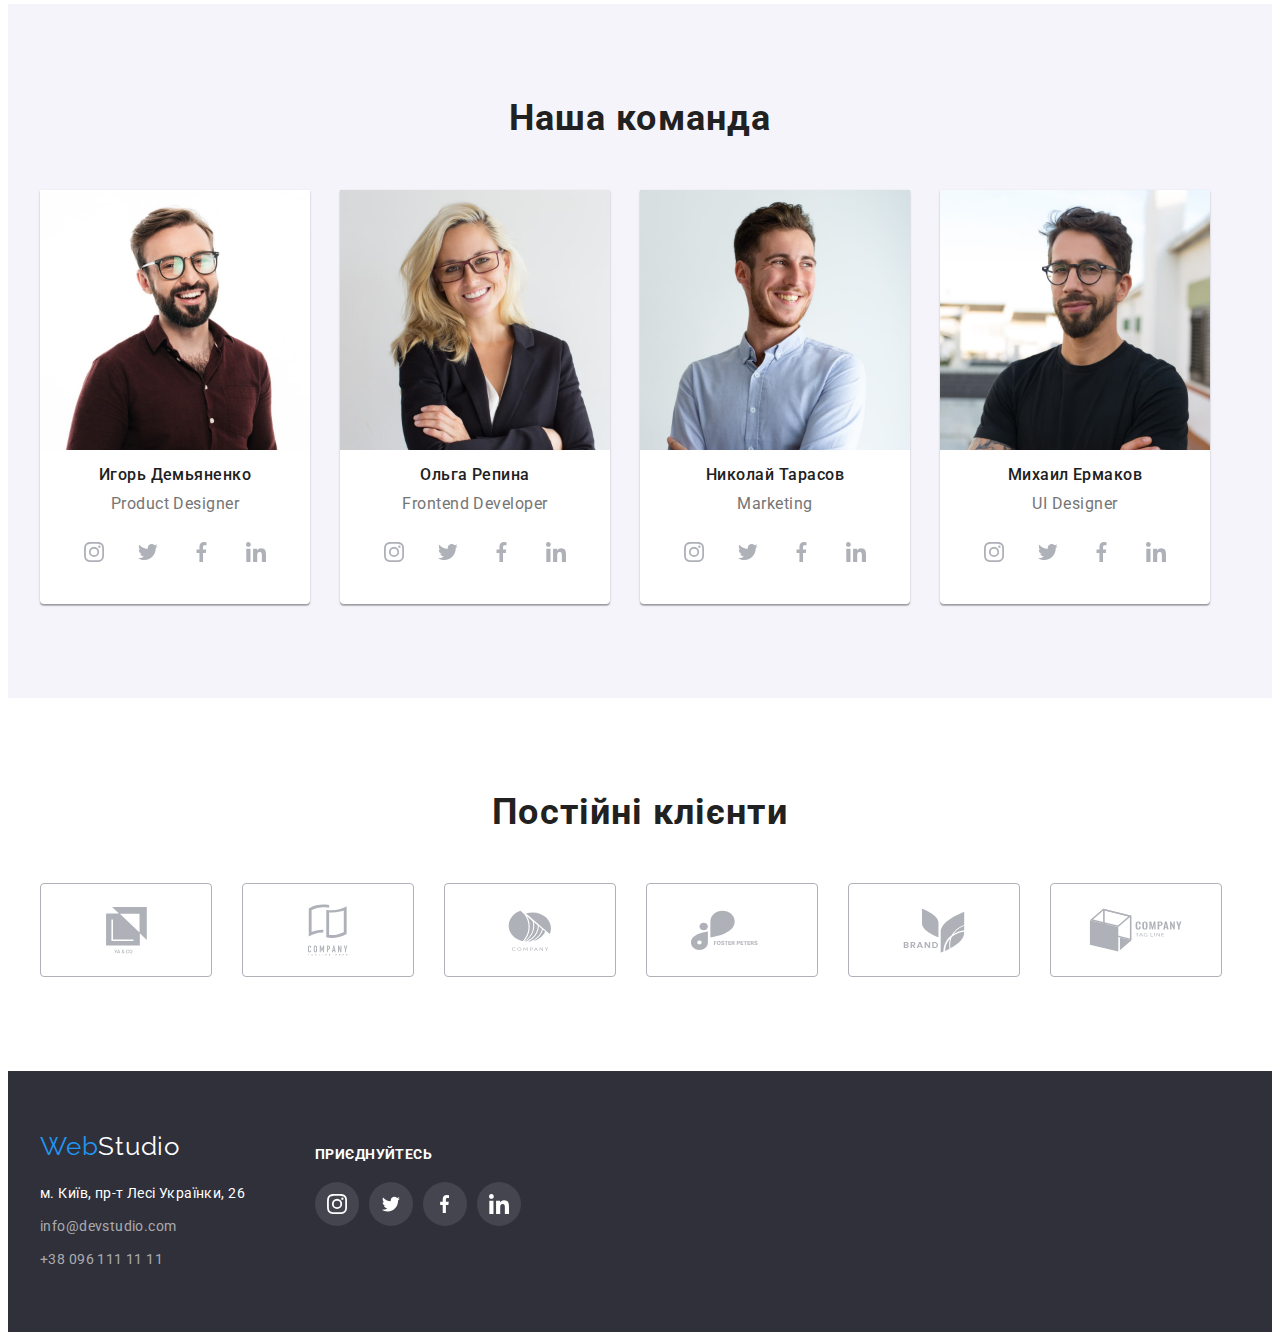
==== commit 17a91ea3: "fix issues1 module4" ====
--- a/index.html
+++ b/index.html
@@ -222,52 +222,60 @@
                                     Игорь Демьяненко
                                 </h3>
                                 <p class="team-item-text">Product Designer</p>
-                            </div>
-                            <div class="team-item-social">
-                                <div class="social-team-wrap">
-                                    <svg
-                                        class="link-team-icon"
-                                        width="20"
-                                        height="20"
-                                    >
-                                        <use
-                                            href="./images/symbol-defs.svg#instagram"
-                                        ></use>
-                                    </svg>
-                                </div>
-                                <div class="social-team-wrap">
-                                    <svg
-                                        class="link-team-icon"
-                                        width="20"
-                                        height="16.25"
-                                    >
-                                        <use
-                                            href="./images/symbol-defs.svg#twitter"
-                                        ></use>
-                                    </svg>
-                                </div>
-                                <div class="social-team-wrap">
-                                    <svg
-                                        class="link-team-icon"
-                                        width="10"
-                                        height="20"
-                                    >
-                                        <use
-                                            href="./images/symbol-defs.svg#facebook"
-                                        ></use>
-                                    </svg>
-                                </div>
-                                <div class="social-team-wrap">
-                                    <svg
-                                        class="link-team-icon"
-                                        width="20"
-                                        height="20"
-                                    >
-                                        <use
-                                            href="./images/symbol-defs.svg#linkedin"
-                                        ></use>
-                                    </svg>
-                                </div>
+                                <ul class="team-item-social list">
+                                    <li>
+                                        <a class="social-team-wrap" href="#">
+                                            <svg
+                                                class="link-team-icon"
+                                                width="20"
+                                                height="20"
+                                            >
+                                                <use
+                                                    href="./images/symbol-defs.svg#instagram"
+                                                ></use>
+                                            </svg>
+                                        </a>
+                                    </li>
+                                    <li>
+                                        <a class="social-team-wrap" href="">
+                                            <svg
+                                                class="link-team-icon"
+                                                width="20"
+                                                height="20"
+                                            >
+                                                <use
+                                                    href="./images/symbol-defs.svg#twitter"
+                                                ></use>
+                                            </svg>
+                                        </a>
+                                    </li>
+                                    <li>
+                                        <a class="social-team-wrap" href="">
+                                            <svg
+                                                class="link-team-icon"
+                                                width="20"
+                                                height="20"
+                                            >
+                                                <use
+                                                    href="./images/symbol-defs.svg#facebook"
+                                                ></use>
+                                            </svg>
+                                        </a>
+                                    </li>
+                                    <li>
+                                        <a class="social-team-wrap" href="">
+                                            <svg
+                                                class="link-team-icon"
+                                                width="20"
+                                                height="20"
+                                            >
+                                                <use
+                                                    href="./images/symbol-defs.svg#linkedin"
+                                                ></use>
+                                            </svg>
+                                        </a>
+                                    </li>
+                                </ul>
                             </div>
                         </li>
                         <li class="team-list-item">
@@ -280,52 +288,60 @@
                             <div class="team-item-content">
                                 <h3 class="team-item-title">Ольга Репина</h3>
                                 <p class="team-item-text">Frontend Developer</p>
-                            </div>
-                            <div class="team-item-social">
-                                <div class="social-team-wrap">
-                                    <svg
-                                        class="link-team-icon"
-                                        width="20"
-                                        height="20"
-                                    >
-                                        <use
-                                            href="./images/symbol-defs.svg#instagram"
-                                        ></use>
-                                    </svg>
-                                </div>
-                                <div class="social-team-wrap">
-                                    <svg
-                                        class="link-team-icon"
-                                        width="20"
-                                        height="16.25"
-                                    >
-                                        <use
-                                            href="./images/symbol-defs.svg#twitter"
-                                        ></use>
-                                    </svg>
-                                </div>
-                                <div class="social-team-wrap">
-                                    <svg
-                                        class="link-team-icon"
-                                        width="10"
-                                        height="20"
-                                    >
-                                        <use
-                                            href="./images/symbol-defs.svg#facebook"
-                                        ></use>
-                                    </svg>
-                                </div>
-                                <div class="social-team-wrap">
-                                    <svg
-                                        class="link-team-icon"
-                                        width="20"
-                                        height="20"
-                                    >
-                                        <use
-                                            href="./images/symbol-defs.svg#linkedin"
-                                        ></use>
-                                    </svg>
-                                </div>
+                                <ul class="team-item-social list">
+                                    <li>
+                                        <a class="social-team-wrap" href="#">
+                                            <svg
+                                                class="link-team-icon"
+                                                width="20"
+                                                height="20"
+                                            >
+                                                <use
+                                                    href="./images/symbol-defs.svg#instagram"
+                                                ></use>
+                                            </svg>
+                                        </a>
+                                    </li>
+                                    <li>
+                                        <a class="social-team-wrap" href="">
+                                            <svg
+                                                class="link-team-icon"
+                                                width="20"
+                                                height="20"
+                                            >
+                                                <use
+                                                    href="./images/symbol-defs.svg#twitter"
+                                                ></use>
+                                            </svg>
+                                        </a>
+                                    </li>
+                                    <li>
+                                        <a class="social-team-wrap" href="">
+                                            <svg
+                                                class="link-team-icon"
+                                                width="20"
+                                                height="20"
+                                            >
+                                                <use
+                                                    href="./images/symbol-defs.svg#facebook"
+                                                ></use>
+                                            </svg>
+                                        </a>
+                                    </li>
+                                    <li>
+                                        <a class="social-team-wrap" href="">
+                                            <svg
+                                                class="link-team-icon"
+                                                width="20"
+                                                height="20"
+                                            >
+                                                <use
+                                                    href="./images/symbol-defs.svg#linkedin"
+                                                ></use>
+                                            </svg>
+                                        </a>
+                                    </li>
+                                </ul>
                             </div>
                         </li>
                         <li class="team-list-item">
@@ -338,52 +354,60 @@
                             <div class="team-item-content">
                                 <h3 class="team-item-title">Николай Тарасов</h3>
                                 <p class="team-item-text">Marketing</p>
-                            </div>
-                            <div class="team-item-social">
-                                <div class="social-team-wrap">
-                                    <svg
-                                        class="link-team-icon"
-                                        width="20"
-                                        height="20"
-                                    >
-                                        <use
-                                            href="./images/symbol-defs.svg#instagram"
-                                        ></use>
-                                    </svg>
-                                </div>
-                                <div class="social-team-wrap">
-                                    <svg
-                                        class="link-team-icon"
-                                        width="20"
-                                        height="16.25"
-                                    >
-                                        <use
-                                            href="./images/symbol-defs.svg#twitter"
-                                        ></use>
-                                    </svg>
-                                </div>
-                                <div class="social-team-wrap">
-                                    <svg
-                                        class="link-team-icon"
-                                        width="10"
-                                        height="20"
-                                    >
-                                        <use
-                                            href="./images/symbol-defs.svg#facebook"
-                                        ></use>
-                                    </svg>
-                                </div>
-                                <div class="social-team-wrap">
-                                    <svg
-                                        class="link-team-icon"
-                                        width="20"
-                                        height="20"
-                                    >
-                                        <use
-                                            href="./images/symbol-defs.svg#linkedin"
-                                        ></use>
-                                    </svg>
-                                </div>
+                                <ul class="team-item-social list">
+                                    <li>
+                                        <a class="social-team-wrap" href="#">
+                                            <svg
+                                                class="link-team-icon"
+                                                width="20"
+                                                height="20"
+                                            >
+                                                <use
+                                                    href="./images/symbol-defs.svg#instagram"
+                                                ></use>
+                                            </svg>
+                                        </a>
+                                    </li>
+                                    <li>
+                                        <a class="social-team-wrap" href="">
+                                            <svg
+                                                class="link-team-icon"
+                                                width="20"
+                                                height="20"
+                                            >
+                                                <use
+                                                    href="./images/symbol-defs.svg#twitter"
+                                                ></use>
+                                            </svg>
+                                        </a>
+                                    </li>
+                                    <li>
+                                        <a class="social-team-wrap" href="">
+                                            <svg
+                                                class="link-team-icon"
+                                                width="20"
+                                                height="20"
+                                            >
+                                                <use
+                                                    href="./images/symbol-defs.svg#facebook"
+                                                ></use>
+                                            </svg>
+                                        </a>
+                                    </li>
+                                    <li>
+                                        <a class="social-team-wrap" href="">
+                                            <svg
+                                                class="link-team-icon"
+                                                width="20"
+                                                height="20"
+                                            >
+                                                <use
+                                                    href="./images/symbol-defs.svg#linkedin"
+                                                ></use>
+                                            </svg>
+                                        </a>
+                                    </li>
+                                </ul>
                             </div>
                         </li>
                         <li class="team-list-item">
@@ -396,52 +420,60 @@
                             <div class="team-item-content">
                                 <h3 class="team-item-title">Михаил Ермаков</h3>
                                 <p class="team-item-text">UI Designer</p>
-                            </div>
-                            <div class="team-item-social">
-                                <div class="social-team-wrap">
-                                    <svg
-                                        class="link-team-icon"
-                                        width="20"
-                                        height="20"
-                                    >
-                                        <use
-                                            href="./images/symbol-defs.svg#instagram"
-                                        ></use>
-                                    </svg>
-                                </div>
-                                <div class="social-team-wrap">
-                                    <svg
-                                        class="link-team-icon"
-                                        width="20"
-                                        height="16.25"
-                                    >
-                                        <use
-                                            href="./images/symbol-defs.svg#twitter"
-                                        ></use>
-                                    </svg>
-                                </div>
-                                <div class="social-team-wrap">
-                                    <svg
-                                        class="link-team-icon"
-                                        width="10"
-                                        height="20"
-                                    >
-                                        <use
-                                            href="./images/symbol-defs.svg#facebook"
-                                        ></use>
-                                    </svg>
-                                </div>
-                                <div class="social-team-wrap">
-                                    <svg
-                                        class="link-team-icon"
-                                        width="20"
-                                        height="20"
-                                    >
-                                        <use
-                                            href="./images/symbol-defs.svg#linkedin"
-                                        ></use>
-                                    </svg>
-                                </div>
+                                <ul class="team-item-social list">
+                                    <li>
+                                        <a class="social-team-wrap" href="#">
+                                            <svg
+                                                class="link-team-icon"
+                                                width="20"
+                                                height="20"
+                                            >
+                                                <use
+                                                    href="./images/symbol-defs.svg#instagram"
+                                                ></use>
+                                            </svg>
+                                        </a>
+                                    </li>
+                                    <li>
+                                        <a class="social-team-wrap" href="">
+                                            <svg
+                                                class="link-team-icon"
+                                                width="20"
+                                                height="20"
+                                            >
+                                                <use
+                                                    href="./images/symbol-defs.svg#twitter"
+                                                ></use>
+                                            </svg>
+                                        </a>
+                                    </li>
+                                    <li>
+                                        <a class="social-team-wrap" href="">
+                                            <svg
+                                                class="link-team-icon"
+                                                width="20"
+                                                height="20"
+                                            >
+                                                <use
+                                                    href="./images/symbol-defs.svg#facebook"
+                                                ></use>
+                                            </svg>
+                                        </a>
+                                    </li>
+                                    <li>
+                                        <a class="social-team-wrap" href="">
+                                            <svg
+                                                class="link-team-icon"
+                                                width="20"
+                                                height="20"
+                                            >
+                                                <use
+                                                    href="./images/symbol-defs.svg#linkedin"
+                                                ></use>
+                                            </svg>
+                                        </a>
+                                    </li>
+                                </ul>
                             </div>
                         </li>
                     </ul>
@@ -451,71 +483,83 @@
                 <div class="container">
                     <h2 class="section-title">Постійні клієнти</h2>
                     <ul class="clients-list list">
-                        <li class="clients-list-item">
-                            <svg
-                                class="link-client-icon"
-                                width="41"
-                                height="46.7"
-                            >
-                                <use
-                                    href="./images/symbol-defs.svg#brand1"
-                                ></use>
-                            </svg>
-                        </li>
-                        <li class="clients-list-item">
-                            <svg
-                                class="link-client-icon"
-                                width="40"
-                                height="52"
-                            >
-                                <use
-                                    href="./images/symbol-defs.svg#brand2"
-                                ></use>
-                            </svg>
-                        </li>
-                        <li class="clients-list-item">
-                            <svg
-                                class="link-client-icon"
-                                width="43.46"
-                                height="41.18"
-                            >
-                                <use
-                                    href="./images/symbol-defs.svg#brand3"
-                                ></use>
-                            </svg>
-                        </li>
-                        <li class="clients-list-item">
-                            <svg
-                                class="link-client-icon"
-                                width="84.44"
-                                height="40.62"
-                            >
-                                <use
-                                    href="./images/symbol-defs.svg#brand4"
-                                ></use>
-                            </svg>
-                        </li>
-                        <li class="clients-list-item">
-                            <svg
-                                class="link-client-icon"
-                                width="62.54"
-                                height="45.43"
-                            >
-                                <use
-                                    href="./images/symbol-defs.svg#brand5"
-                                ></use>
-                            </svg>
-                        </li>
-                        <li class="clients-list-item">
-                            <svg
-                                class="link-client-icon"
-                                width="93.79"
-                                height="43.93"
-                            >
-                                <use
-                                    href="./images/symbol-defs.svg#brand6"
-                                ></use>
-                            </svg>
+                        <li>
+                            <a class="clients-list-item" href="#">
+                                <svg
+                                    class="link-client-icon"
+                                    width="41"
+                                    height="46.7"
+                                >
+                                    <use
+                                        href="./images/symbol-defs.svg#brand1"
+                                    ></use>
+                                </svg>
+                            </a>
+                        </li>
+                        <li>
+                            <a class="clients-list-item" href="#">
+                                <svg
+                                    class="link-client-icon"
+                                    width="40"
+                                    height="52"
+                                >
+                                    <use
+                                        href="./images/symbol-defs.svg#brand2"
+                                    ></use>
+                                </svg>
+                            </a>
+                        </li>
+                        <li>
+                            <a class="clients-list-item" href="#">
+                                <svg
+                                    class="link-client-icon"
+                                    width="43.46"
+                                    height="41.18"
+                                >
+                                    <use
+                                        href="./images/symbol-defs.svg#brand3"
+                                    ></use>
+                                </svg>
+                            </a>
+                        </li>
+                        <li>
+                            <a class="clients-list-item" href="#">
+                                <svg
+                                    class="link-client-icon"
+                                    width="84.44"
+                                    height="40.62"
+                                >
+                                    <use
+                                        href="./images/symbol-defs.svg#brand4"
+                                    ></use>
+                                </svg>
+                            </a>
+                        </li>
+                        <li>
+                            <a class="clients-list-item" href="#">
+                                <svg
+                                    class="link-client-icon"
+                                    width="62.54"
+                                    height="45.43"
+                                >
+                                    <use
+                                        href="./images/symbol-defs.svg#brand5"
+                                    ></use>
+                                </svg>
+                            </a>
+                        </li>
+                        <li>
+                            <a class="clients-list-item" href="#">
+                                <svg
+                                    class="link-client-icon"
+                                    width="93.79"
+                                    height="43.93"
+                                >
+                                    <use
+                                        href="./images/symbol-defs.svg#brand6"
+                                    ></use>
+                                </svg>
+                            </a>
                         </li>
                     </ul>
                 </div>
@@ -558,52 +602,60 @@
                     </div>
                     <div>
                         <div class="footer-union">приєднуйтесь</div>
-                        <div class="footer-social-links">
-                            <div class="social-footer-wrap">
-                                <svg
-                                    class="link-team-icon"
-                                    width="20"
-                                    height="20"
-                                >
-                                    <use
-                                        href="./images/symbol-defs.svg#instagram"
-                                    ></use>
-                                </svg>
-                            </div>
-                            <div class="social-footer-wrap">
-                                <svg
-                                    class="link-team-icon"
-                                    width="20"
-                                    height="16.25"
-                                >
-                                    <use
-                                        href="./images/symbol-defs.svg#twitter"
-                                    ></use>
-                                </svg>
-                            </div>
-                            <div class="social-footer-wrap">
-                                <svg
-                                    class="link-team-icon"
-                                    width="10"
-                                    height="20"
-                                >
-                                    <use
-                                        href="./images/symbol-defs.svg#facebook"
-                                    ></use>
-                                </svg>
-                            </div>
-                            <div class="social-footer-wrap">
-                                <svg
-                                    class="link-team-icon"
-                                    width="20"
-                                    height="20"
-                                >
-                                    <use
-                                        href="./images/symbol-defs.svg#linkedin"
-                                    ></use>
-                                </svg>
-                            </div>
-                        </div>
+                        <ul class="footer-social-links list">
+                            <li>
+                                <a class="social-footer-wrap" href="#">
+                                    <svg
+                                        class="link-footer-icon"
+                                        width="20"
+                                        height="20"
+                                    >
+                                        <use
+                                            href="./images/symbol-defs.svg#instagram"
+                                        ></use>
+                                    </svg>
+                                </a>
+                            </li>
+                            <li>
+                                <a class="social-footer-wrap" href="#">
+                                    <svg
+                                        class="link-footer-icon"
+                                        width="20"
+                                        height="16.25"
+                                    >
+                                        <use
+                                            href="./images/symbol-defs.svg#twitter"
+                                        ></use>
+                                    </svg>
+                                </a>
+                            </li>
+                            <li>
+                                <a class="social-footer-wrap" href="#">
+                                    <svg
+                                        class="link-footer-icon"
+                                        width="10"
+                                        height="20"
+                                    >
+                                        <use
+                                            href="./images/symbol-defs.svg#facebook"
+                                        ></use>
+                                    </svg>
+                                </a>
+                            </li>
+                            <li>
+                                <a class="social-footer-wrap" href="#">
+                                    <svg
+                                        class="link-footer-icon"
+                                        width="20"
+                                        height="20"
+                                    >
+                                        <use
+                                            href="./images/symbol-defs.svg#linkedin"
+                                        ></use>
+                                    </svg>
+                                </a>
+                            </li>
+                        </ul>
                     </div>
                 </div>
             </div>
--- a/css/styles.css
+++ b/css/styles.css
@@ -6,7 +6,7 @@
     --body-font-family: "Roboto", sans-serif;
     --blue-background-color: #2196f3;
     --blue-text-color: #2196f3;
-    --hero-background-color: #2f303a;
+    --hero-background-color: #c4c4c4;
     --link-opacity-color: rgba(255, 255, 255, 0.6);
     --header-right-color: #757575;
     --item-text-color: #757575;
@@ -22,8 +22,6 @@
 }
 
 body {
-    max-width: 1600px;
-    margin: 0 auto;
     font-family: var(--body-font-family);
     color: var(--black-color);
     background-color: var(--white-background-color);
@@ -214,6 +212,8 @@
     background-color: var(--hero-background-color);
     text-align: center;
     padding: 200px 0;
+    max-width: 1600px;
+    margin: 0 auto;
 }
 
 .hero-title {
@@ -242,6 +242,7 @@
     border-style: none;
     padding: 10px 32px;
     margin-top: 30px;
+    box-shadow: 0px 4px 4px rgba(0, 0, 0, 0.15);
 }
 
 .hero-btn:active,
@@ -296,7 +297,7 @@
 }
 
 .team-item-content {
-    padding: 16px 0;
+    padding: 16px 0 30px;
 }
 
 .team-list-item {
@@ -322,6 +323,7 @@
     text-align: center;
     letter-spacing: 0.03em;
     color: var(--item-text-color);
+    margin-bottom: 16px;
 }
 
 .link-team-icon {
@@ -333,7 +335,6 @@
     align-items: center;
     justify-content: center;
     gap: 10px;
-    padding-bottom: 30px;
 }
 
 .social-team-wrap {
@@ -360,19 +361,20 @@
     display: flex;
     justify-content: center;
     align-items: center;
-    background-color: var(--clients-list-item-color);
     border: 1px solid var(--link-team-icon-color);
     border-radius: 4px;
     width: 170px;
     height: 92px;
 }
 
-.clients-list-item:hover {
+.clients-list-item:hover,
+.clients-list-item:focus {
     border: 1px solid var(--blue-background-color);
     cursor: pointer;
 }
 
-.clients-list-item:hover .link-client-icon {
+.clients-list-item:hover .link-client-icon,
+.clients-list-item:focus .link-client-icon {
     fill: var(--blue-background-color);
 }
 
@@ -394,17 +396,19 @@
     gap: 30px;
 }
 
-.project-item {
+.project-item-link {
     background-color: var(--white-background-color);
     flex-basis: calc((100% - 60px) / 3);
-}
-
-.project-item:hover {
+    display: block;
+}
+
+.project-item-link:hover,
+.project-item-link:focus {
     box-shadow: 0px 1px 1px rgba(0, 0, 0, 0.12), 0px 4px 4px rgba(0, 0, 0, 0.06),
         1px 4px 6px rgba(0, 0, 0, 0.16);
 }
 
-.project-item > a {
+.project-item > .project-item-link {
     text-decoration: none;
 }
 
@@ -475,6 +479,10 @@
     vertical-align: bottom;
 }
 
+.link-footer-icon {
+    fill: var(--white-background-color);
+}
+
 .footer-social-links {
     margin-top: 20px;
     display: flex;
@@ -496,8 +504,3 @@
     background-color: var(--blue-background-color);
     cursor: pointer;
 }
-
-.social-footer-wrap:hover .link-team-icon,
-.social-footer-wrap:focus .link-team-icon {
-    fill: var(--white-background-color);
-}
